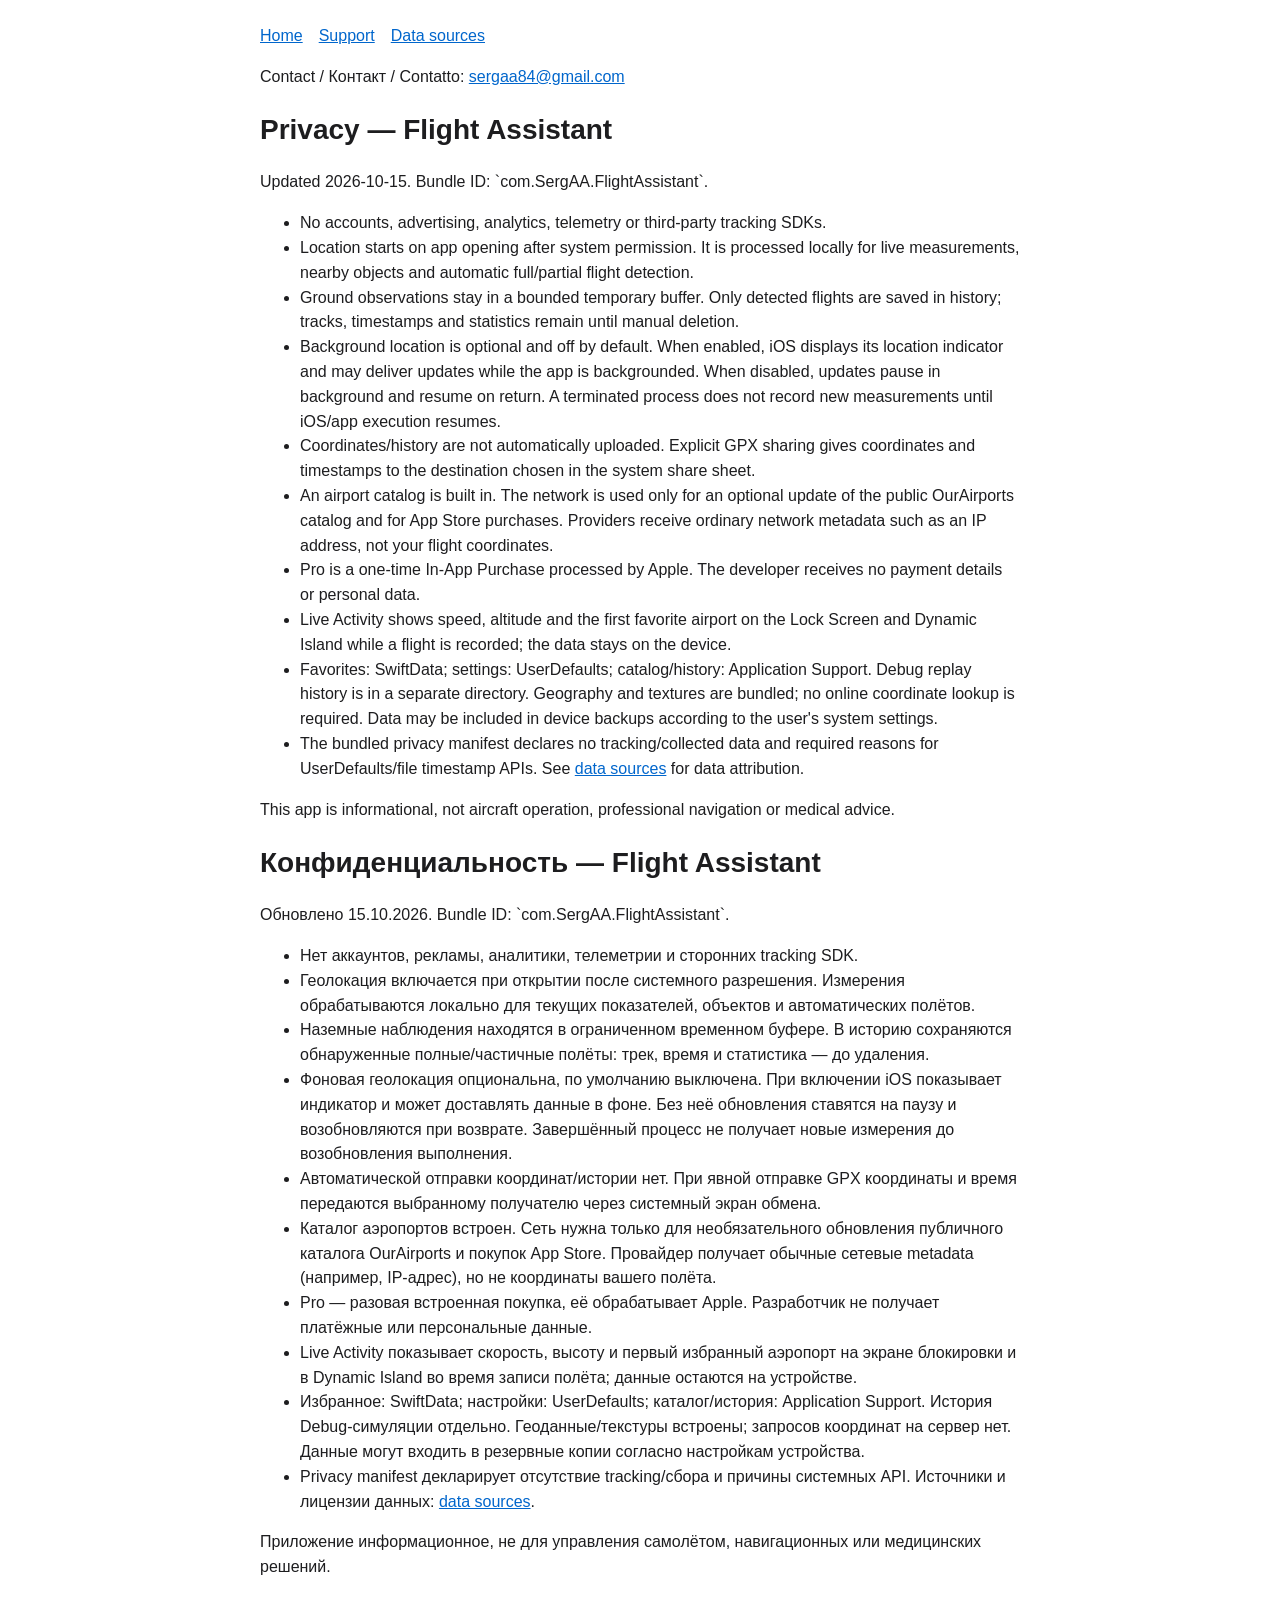
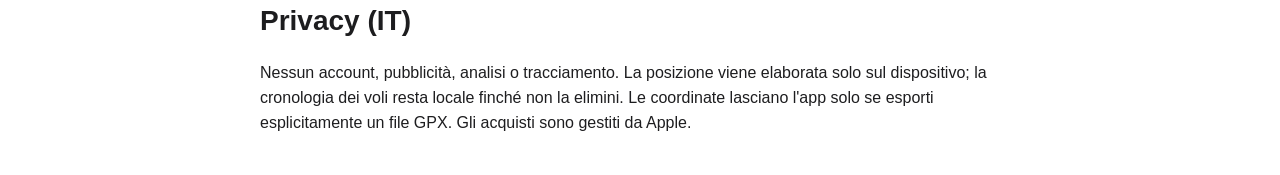
==== privacy.html @ 3da00c66 "Flight Assistant website: privacy, support, data sources" ====
<!doctype html><html lang="en"><head><meta charset="utf-8"><meta name="viewport" content="width=device-width,initial-scale=1">
<title>Flight Assistant — Privacy Policy</title><link rel="stylesheet" href="style.css"></head><body>
<nav><a href="index.html">Home</a><a href="support.html">Support</a><a href="data.html">Data sources</a></nav>
<p>Contact / Контакт / Contatto: <a href="mailto:sergaa84@gmail.com">sergaa84@gmail.com</a></p>
<h1>Privacy — Flight Assistant</h1>
<p>Updated 2026-10-15. Bundle ID: `com.SergAA.FlightAssistant`.</p>
<ul>
<li>No accounts, advertising, analytics, telemetry or third-party tracking SDKs.
<li>Location starts on app opening after system permission. It is processed locally
for live measurements, nearby objects and automatic full/partial flight detection.
<li>Ground observations stay in a bounded temporary buffer. Only detected flights
are saved in history; tracks, timestamps and statistics remain until manual deletion.
<li>Background location is optional and off by default. When enabled, iOS displays
its location indicator and may deliver updates while the app is backgrounded.
When disabled, updates pause in background and resume on return. A terminated
process does not record new measurements until iOS/app execution resumes.
<li>Coordinates/history are not automatically uploaded. Explicit GPX sharing gives
coordinates and timestamps to the destination chosen in the system share sheet.
<li>An airport catalog is built in. The network is used only for an optional update
of the public OurAirports catalog and for App Store purchases. Providers receive
ordinary network metadata such as an IP address, not your flight coordinates.
<li>Pro is a one-time In-App Purchase processed by Apple. The developer receives no
payment details or personal data.
<li>Live Activity shows speed, altitude and the first favorite airport on the Lock
Screen and Dynamic Island while a flight is recorded; the data stays on the device.
<li>Favorites: SwiftData; settings: UserDefaults; catalog/history: Application Support.
Debug replay history is in a separate directory. Geography and textures are bundled;
no online coordinate lookup is required. Data may be included in device backups
according to the user&#x27;s system settings.
<li>The bundled privacy manifest declares no tracking/collected data and required
reasons for UserDefaults/file timestamp APIs. See <a href="data.html">data sources</a> for data attribution.
</ul>
<p>This app is informational, not aircraft operation, professional navigation or medical advice.</p>
<h1>Конфиденциальность — Flight Assistant</h1>
<p>Обновлено 15.10.2026. Bundle ID: `com.SergAA.FlightAssistant`.</p>
<ul>
<li>Нет аккаунтов, рекламы, аналитики, телеметрии и сторонних tracking SDK.
<li>Геолокация включается при открытии после системного разрешения. Измерения
обрабатываются локально для текущих показателей, объектов и автоматических полётов.
<li>Наземные наблюдения находятся в ограниченном временном буфере. В историю
сохраняются обнаруженные полные/частичные полёты: трек, время и статистика — до удаления.
<li>Фоновая геолокация опциональна, по умолчанию выключена. При включении iOS
показывает индикатор и может доставлять данные в фоне. Без неё обновления
ставятся на паузу и возобновляются при возврате. Завершённый процесс не получает
новые измерения до возобновления выполнения.
<li>Автоматической отправки координат/истории нет. При явной отправке GPX координаты
и время передаются выбранному получателю через системный экран обмена.
<li>Каталог аэропортов встроен. Сеть нужна только для необязательного обновления
публичного каталога OurAirports и покупок App Store. Провайдер получает обычные
сетевые metadata (например, IP-адрес), но не координаты вашего полёта.
<li>Pro — разовая встроенная покупка, её обрабатывает Apple. Разработчик не получает
платёжные или персональные данные.
<li>Live Activity показывает скорость, высоту и первый избранный аэропорт на экране
блокировки и в Dynamic Island во время записи полёта; данные остаются на устройстве.
<li>Избранное: SwiftData; настройки: UserDefaults; каталог/история: Application Support.
История Debug-симуляции отдельно. Геоданные/текстуры встроены; запросов координат
на сервер нет. Данные могут входить в резервные копии согласно настройкам устройства.
<li>Privacy manifest декларирует отсутствие tracking/сбора и причины системных API.
Источники и лицензии данных: <a href="data.html">data sources</a>.
</ul>
<p>Приложение информационное, не для управления самолётом, навигационных или медицинских решений.</p>
<h1>Privacy (IT)</h1>
<p>Nessun account, pubblicità, analisi o tracciamento. La posizione viene elaborata solo sul dispositivo; la cronologia dei voli resta locale finché non la elimini. Le coordinate lasciano l'app solo se esporti esplicitamente un file GPX. Gli acquisti sono gestiti da Apple.</p>
</body></html>
---- style.css ----
body{font:16px/1.55 -apple-system,BlinkMacSystemFont,"Segoe UI",sans-serif;max-width:760px;margin:0 auto;padding:24px;color:#1d1d1f}
h1{font-size:28px}h2{font-size:20px;margin-top:28px}a{color:#0066cc}nav a{margin-right:16px}
.lang{color:#666;font-size:14px}@media(prefers-color-scheme:dark){body{background:#000;color:#f5f5f7}a{color:#2997ff}}
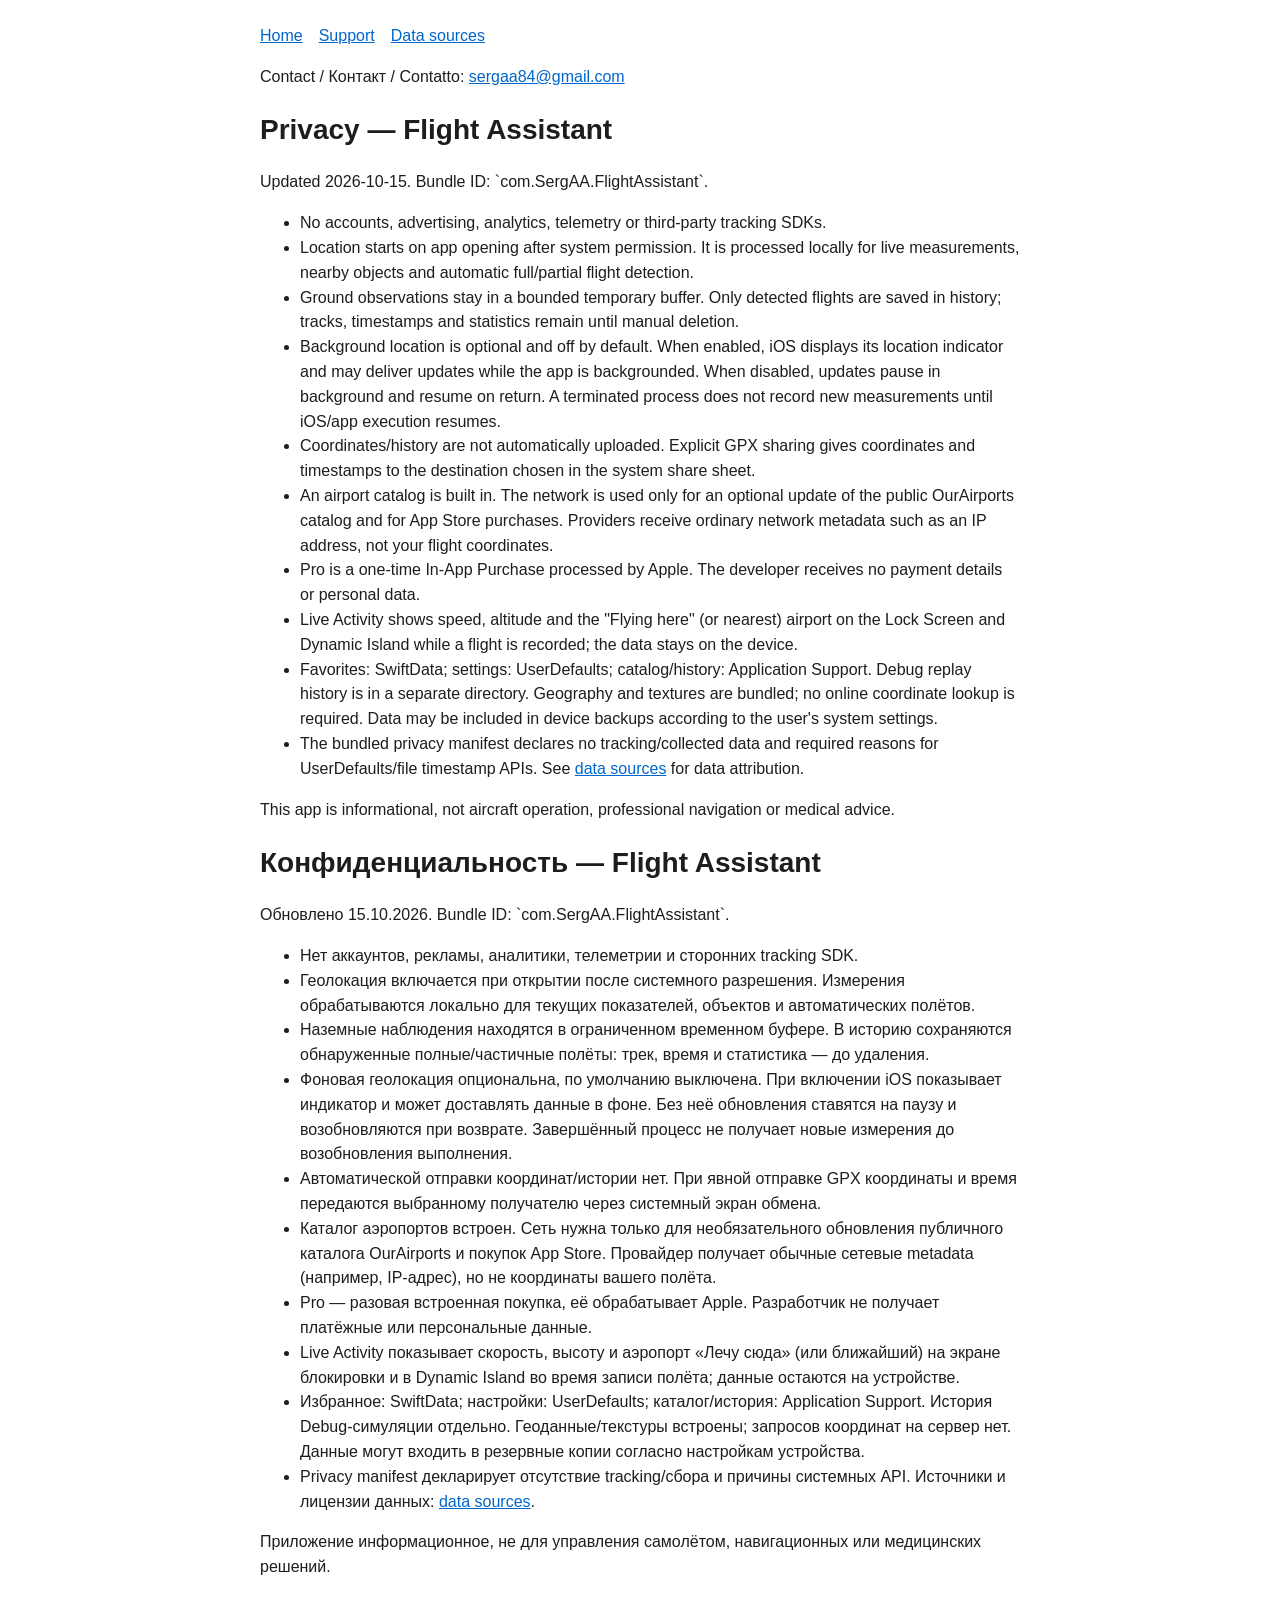
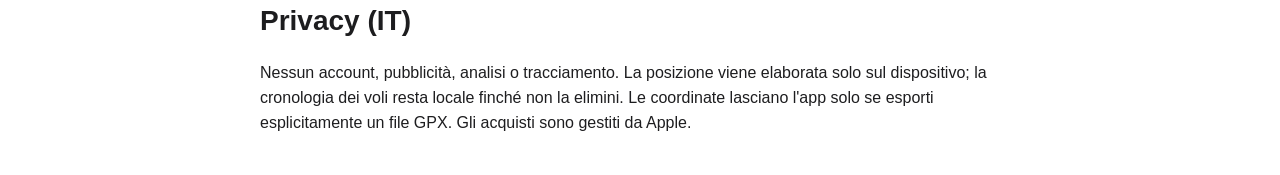
==== commit ac7d331d: "Update privacy policy: Live Activity destination" ====
--- a/privacy.html
+++ b/privacy.html
@@ -21,7 +21,7 @@
 ordinary network metadata such as an IP address, not your flight coordinates.
 <li>Pro is a one-time In-App Purchase processed by Apple. The developer receives no
 payment details or personal data.
-<li>Live Activity shows speed, altitude and the first favorite airport on the Lock
+<li>Live Activity shows speed, altitude and the "Flying here" (or nearest) airport on the Lock
 Screen and Dynamic Island while a flight is recorded; the data stays on the device.
 <li>Favorites: SwiftData; settings: UserDefaults; catalog/history: Application Support.
 Debug replay history is in a separate directory. Geography and textures are bundled;
@@ -50,7 +50,7 @@
 сетевые metadata (например, IP-адрес), но не координаты вашего полёта.
 <li>Pro — разовая встроенная покупка, её обрабатывает Apple. Разработчик не получает
 платёжные или персональные данные.
-<li>Live Activity показывает скорость, высоту и первый избранный аэропорт на экране
+<li>Live Activity показывает скорость, высоту и аэропорт «Лечу сюда» (или ближайший) на экране
 блокировки и в Dynamic Island во время записи полёта; данные остаются на устройстве.
 <li>Избранное: SwiftData; настройки: UserDefaults; каталог/история: Application Support.
 История Debug-симуляции отдельно. Геоданные/текстуры встроены; запросов координат
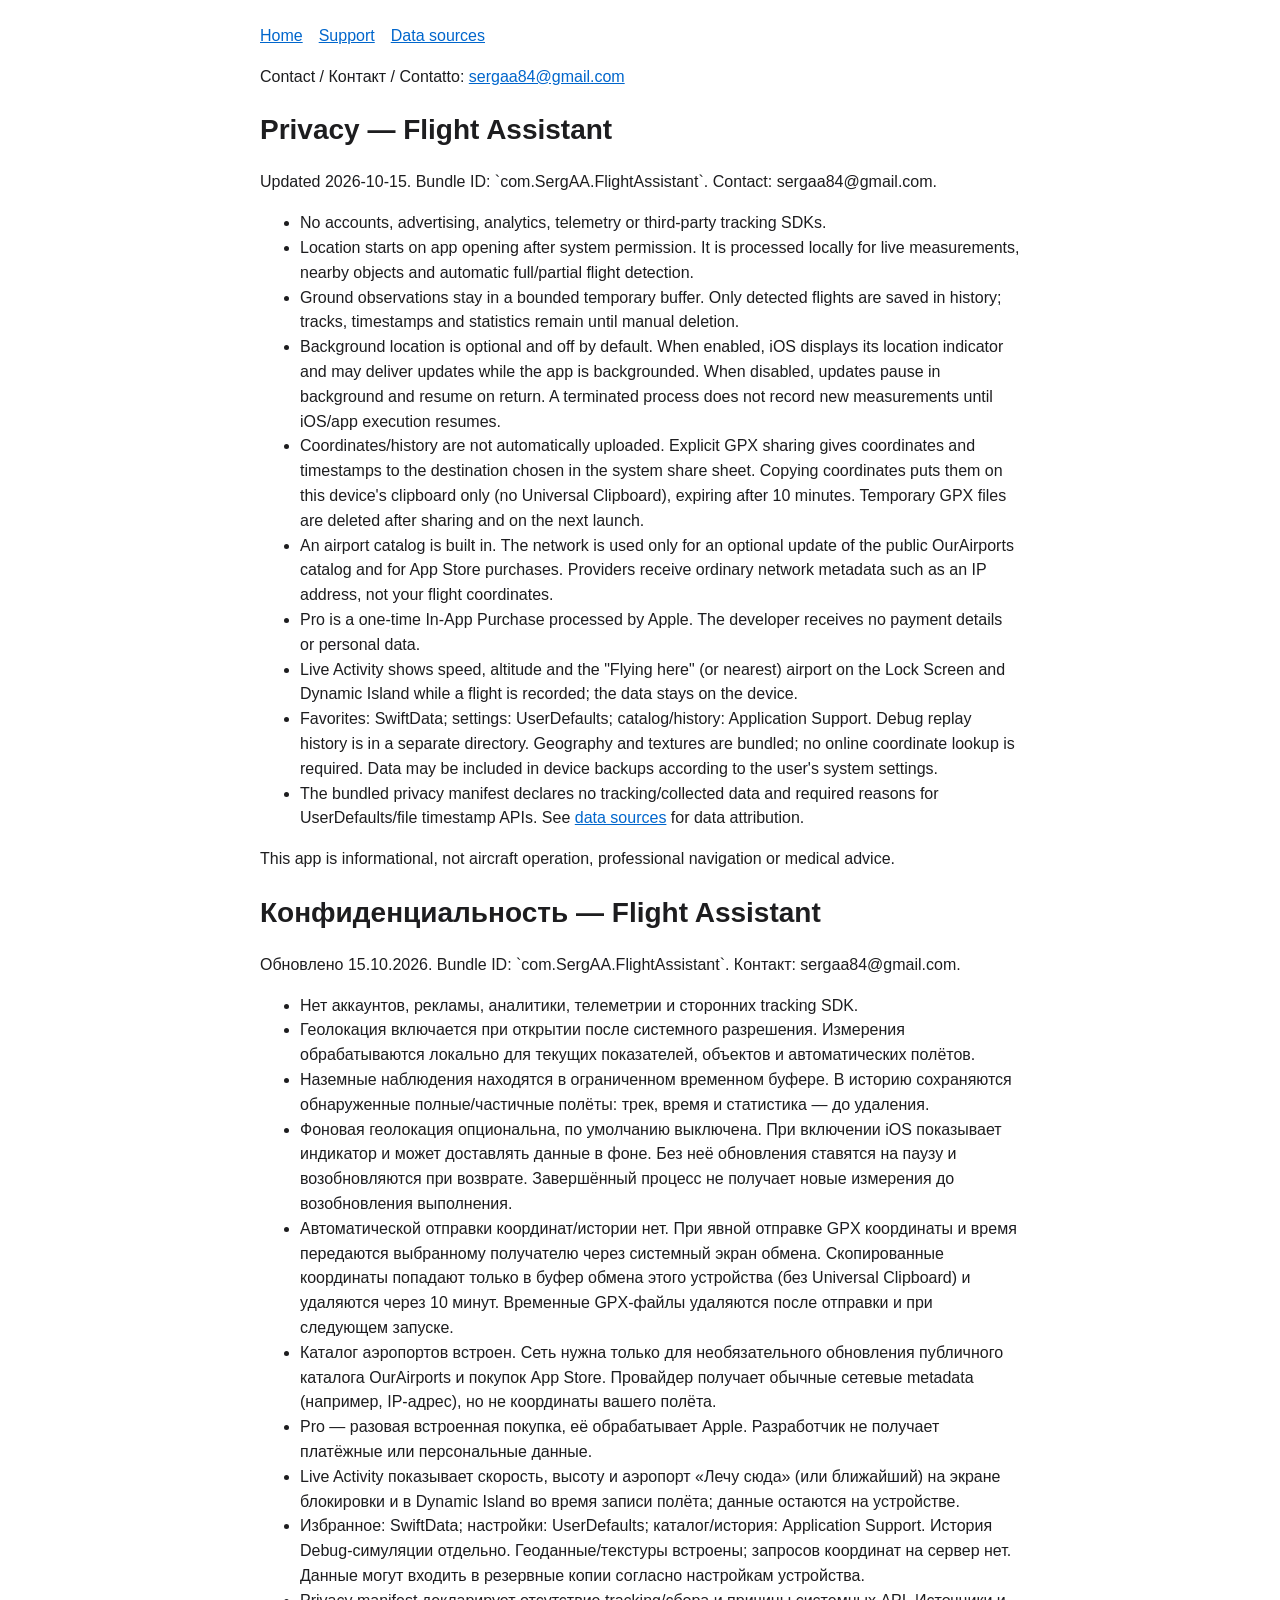
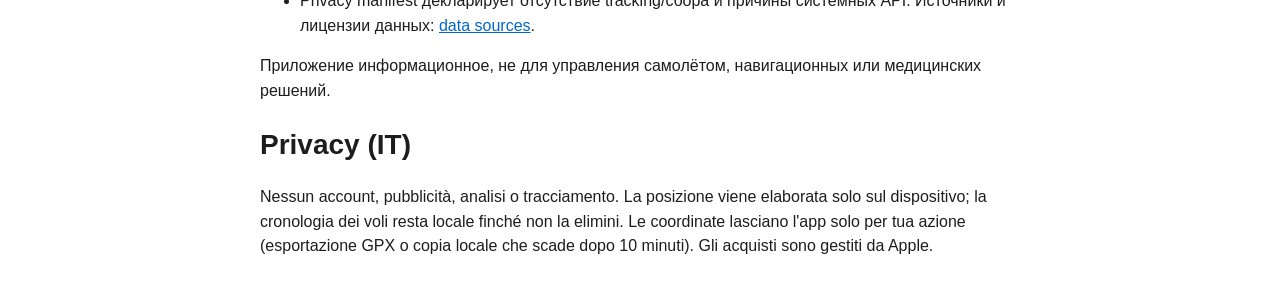
==== commit 6d959c5c: "Privacy: clipboard and temp files; ODbL license metadata in timezones.json" ====
--- a/privacy.html
+++ b/privacy.html
@@ -3,7 +3,7 @@
 <nav><a href="index.html">Home</a><a href="support.html">Support</a><a href="data.html">Data sources</a></nav>
 <p>Contact / Контакт / Contatto: <a href="mailto:sergaa84@gmail.com">sergaa84@gmail.com</a></p>
 <h1>Privacy — Flight Assistant</h1>
-<p>Updated 2026-10-15. Bundle ID: `com.SergAA.FlightAssistant`.</p>
+<p>Updated 2026-10-15. Bundle ID: `com.SergAA.FlightAssistant`. Contact: sergaa84@gmail.com.</p>
 <ul>
 <li>No accounts, advertising, analytics, telemetry or third-party tracking SDKs.
 <li>Location starts on app opening after system permission. It is processed locally
@@ -16,12 +16,15 @@
 process does not record new measurements until iOS/app execution resumes.
 <li>Coordinates/history are not automatically uploaded. Explicit GPX sharing gives
 coordinates and timestamps to the destination chosen in the system share sheet.
+Copying coordinates puts them on this device&#x27;s clipboard only (no Universal
+Clipboard), expiring after 10 minutes. Temporary GPX files are deleted after
+sharing and on the next launch.
 <li>An airport catalog is built in. The network is used only for an optional update
 of the public OurAirports catalog and for App Store purchases. Providers receive
 ordinary network metadata such as an IP address, not your flight coordinates.
 <li>Pro is a one-time In-App Purchase processed by Apple. The developer receives no
 payment details or personal data.
-<li>Live Activity shows speed, altitude and the "Flying here" (or nearest) airport on the Lock
+<li>Live Activity shows speed, altitude and the &quot;Flying here&quot; (or nearest) airport on the Lock
 Screen and Dynamic Island while a flight is recorded; the data stays on the device.
 <li>Favorites: SwiftData; settings: UserDefaults; catalog/history: Application Support.
 Debug replay history is in a separate directory. Geography and textures are bundled;
@@ -32,7 +35,7 @@
 </ul>
 <p>This app is informational, not aircraft operation, professional navigation or medical advice.</p>
 <h1>Конфиденциальность — Flight Assistant</h1>
-<p>Обновлено 15.10.2026. Bundle ID: `com.SergAA.FlightAssistant`.</p>
+<p>Обновлено 15.10.2026. Bundle ID: `com.SergAA.FlightAssistant`. Контакт: sergaa84@gmail.com.</p>
 <ul>
 <li>Нет аккаунтов, рекламы, аналитики, телеметрии и сторонних tracking SDK.
 <li>Геолокация включается при открытии после системного разрешения. Измерения
@@ -45,6 +48,9 @@
 новые измерения до возобновления выполнения.
 <li>Автоматической отправки координат/истории нет. При явной отправке GPX координаты
 и время передаются выбранному получателю через системный экран обмена.
+Скопированные координаты попадают только в буфер обмена этого устройства (без
+Universal Clipboard) и удаляются через 10 минут. Временные GPX-файлы удаляются
+после отправки и при следующем запуске.
 <li>Каталог аэропортов встроен. Сеть нужна только для необязательного обновления
 публичного каталога OurAirports и покупок App Store. Провайдер получает обычные
 сетевые metadata (например, IP-адрес), но не координаты вашего полёта.
@@ -60,5 +66,5 @@
 </ul>
 <p>Приложение информационное, не для управления самолётом, навигационных или медицинских решений.</p>
 <h1>Privacy (IT)</h1>
-<p>Nessun account, pubblicità, analisi o tracciamento. La posizione viene elaborata solo sul dispositivo; la cronologia dei voli resta locale finché non la elimini. Le coordinate lasciano l'app solo se esporti esplicitamente un file GPX. Gli acquisti sono gestiti da Apple.</p>
+<p>Nessun account, pubblicità, analisi o tracciamento. La posizione viene elaborata solo sul dispositivo; la cronologia dei voli resta locale finché non la elimini. Le coordinate lasciano l'app solo per tua azione (esportazione GPX o copia locale che scade dopo 10 minuti). Gli acquisti sono gestiti da Apple.</p>
 </body></html>
